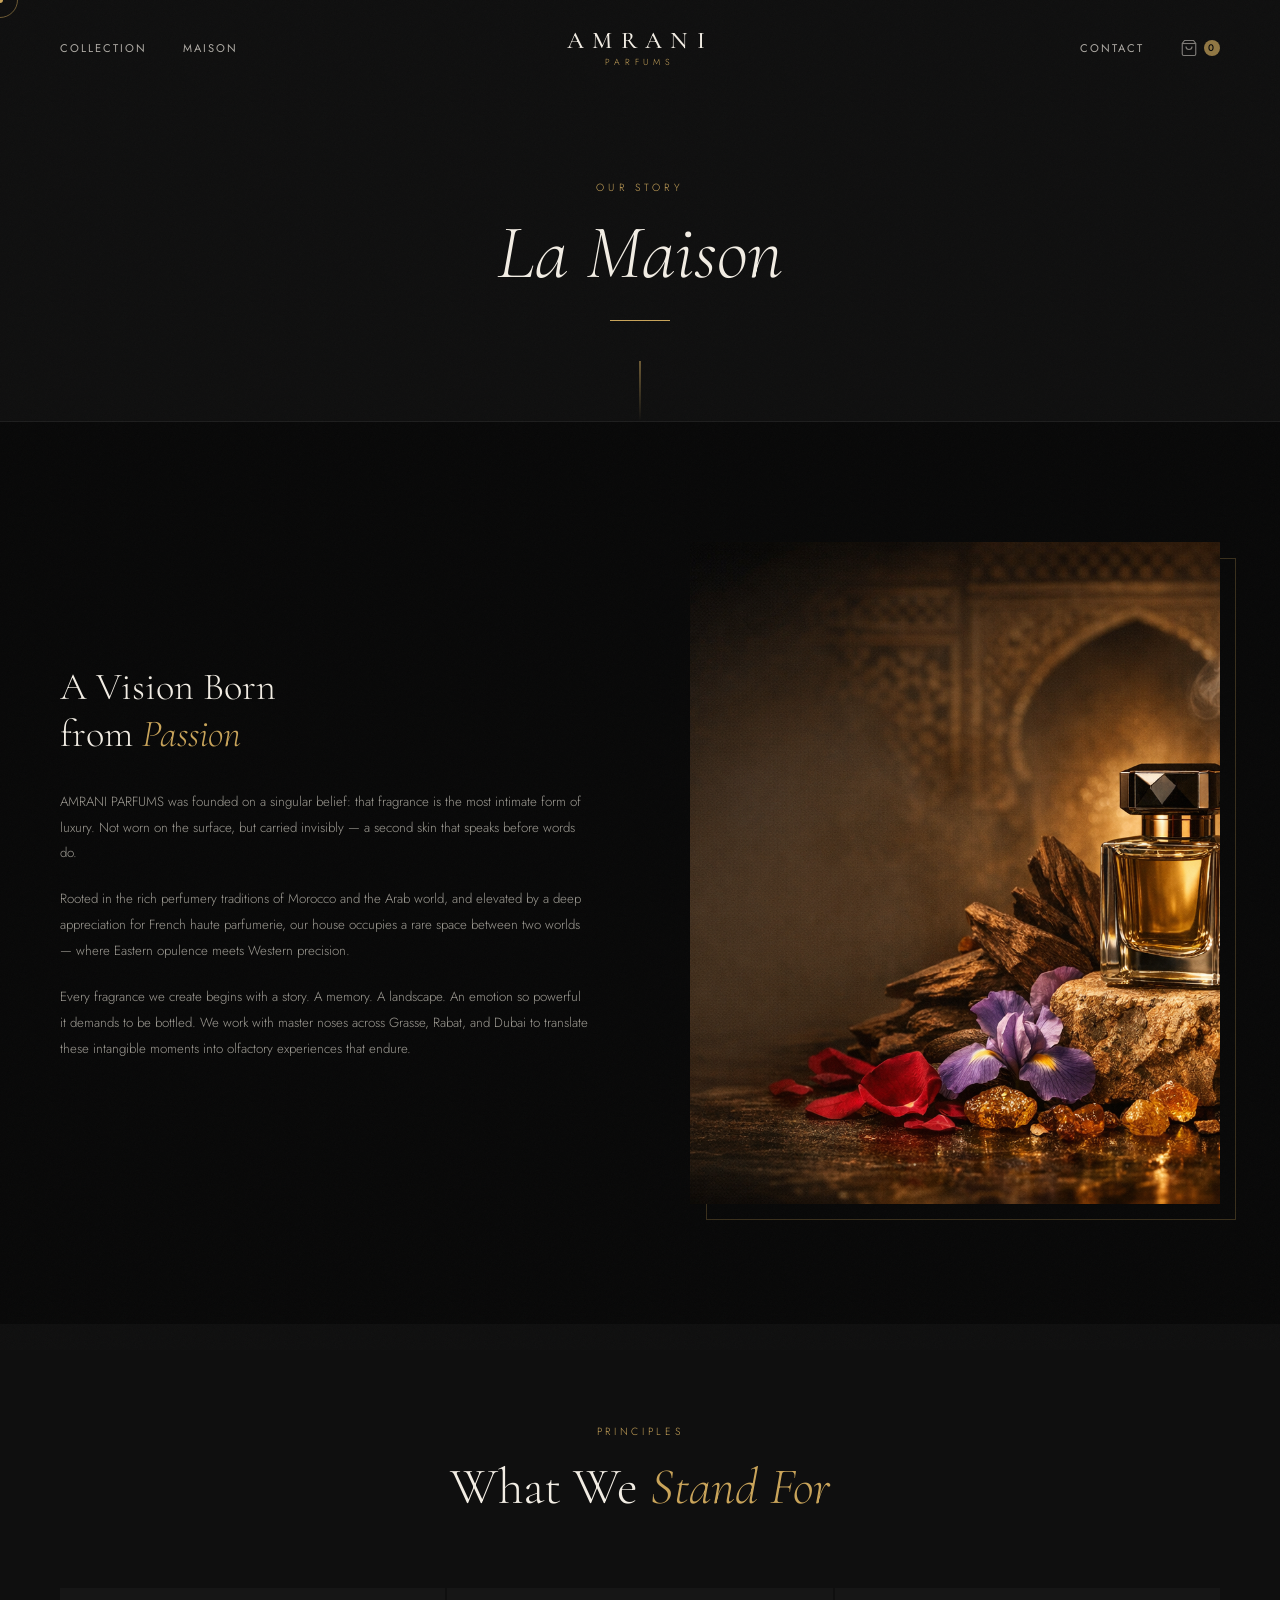
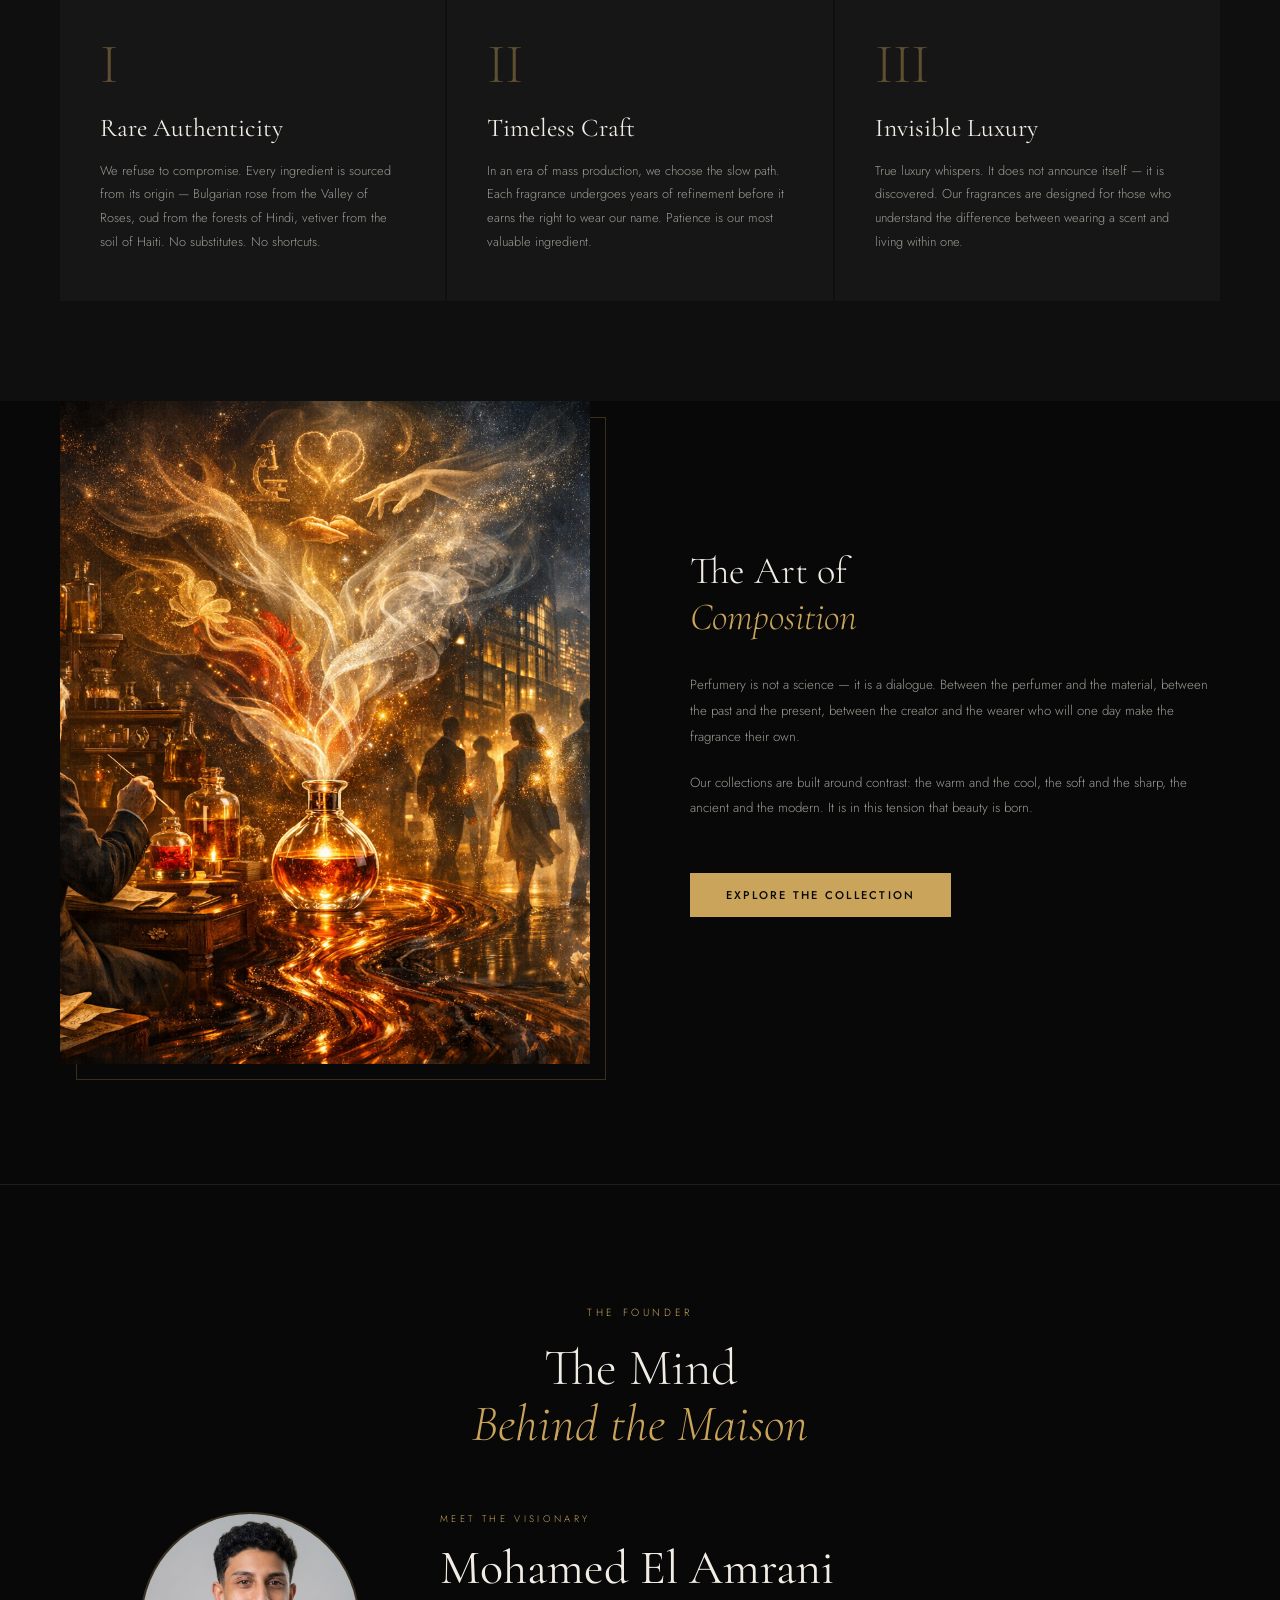
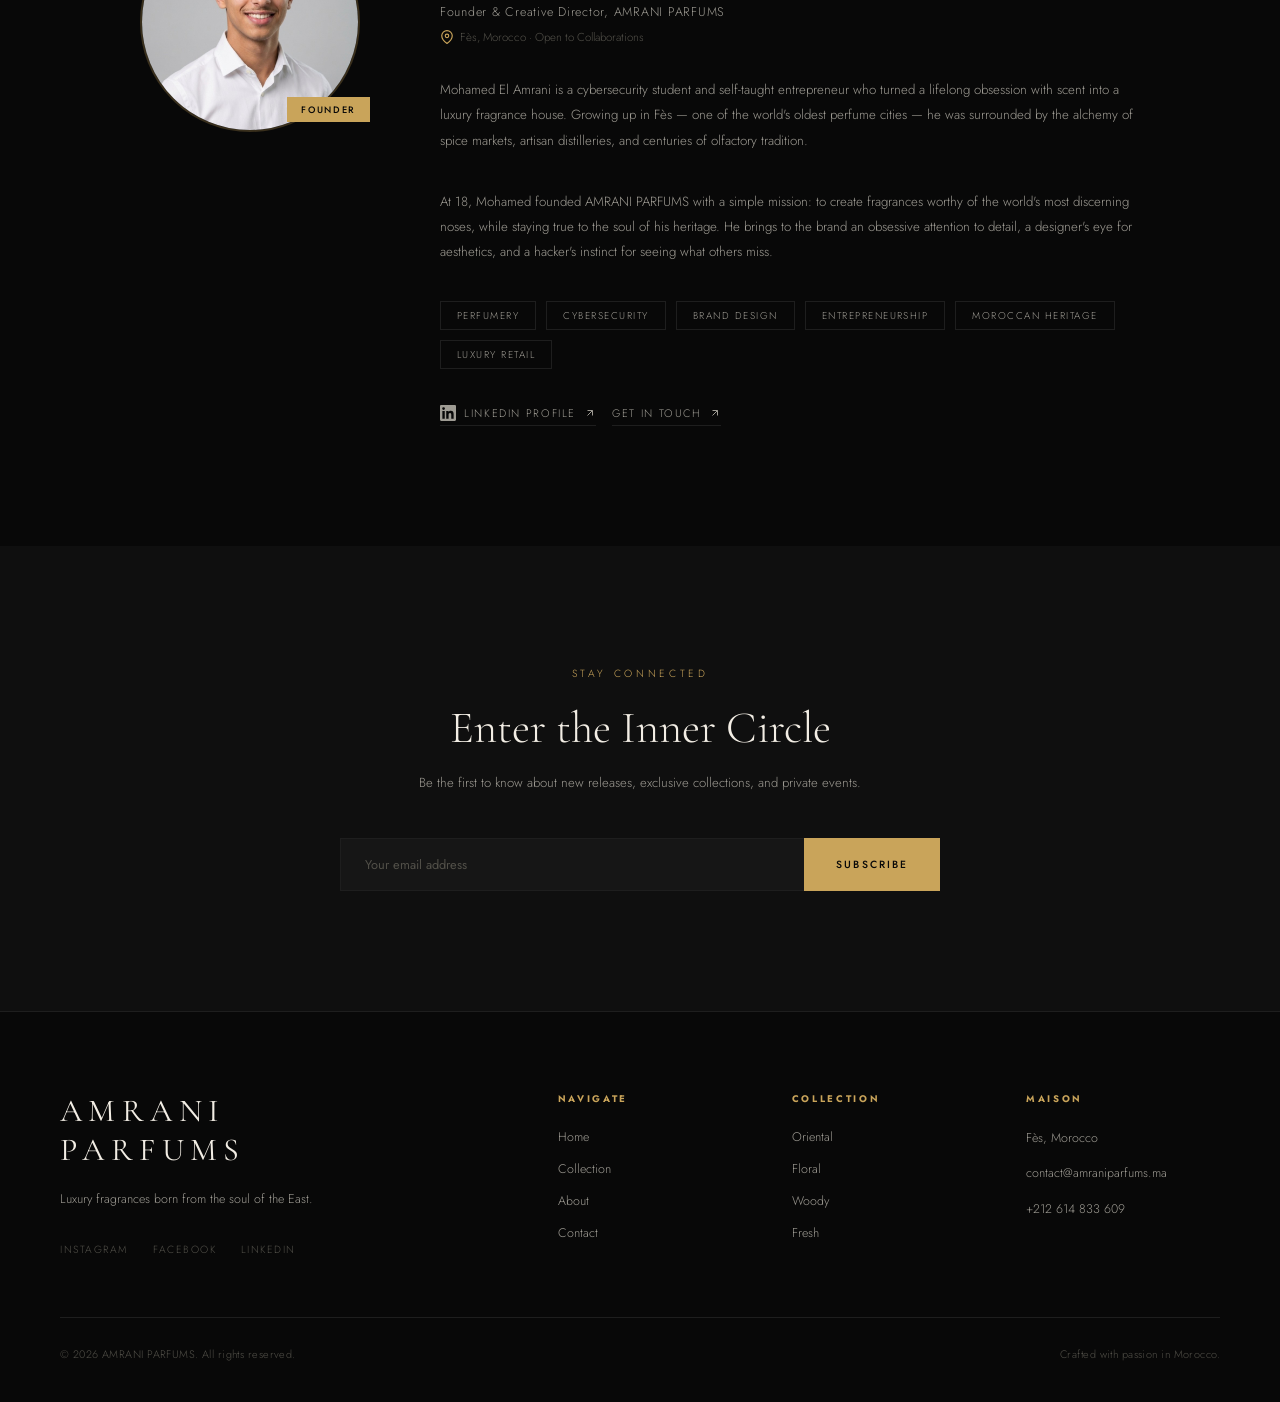
==== about.html @ 783de4f0 "Premier déploiement" ====
<!DOCTYPE html>
<html lang="en">
<head>
<meta charset="UTF-8">
<link rel="icon" type="image/png" sizes="32x32" href="images/favicon-32.png">
<link rel="icon" type="image/png" sizes="64x64" href="images/favicon.png">
<link rel="apple-touch-icon" href="images/favicon-180.png">
<meta name="viewport" content="width=device-width, initial-scale=1.0">
<title>Maison — AMRANI PARFUMS</title>
<link rel="preconnect" href="https://fonts.googleapis.com">
<link rel="preconnect" href="https://fonts.gstatic.com" crossorigin>
<link href="https://fonts.googleapis.com/css2?family=Cormorant+Garamond:ital,wght@0,300;0,400;0,500;0,600;1,300;1,400;1,600&family=Jost:wght@200;300;400;500;600&display=swap" rel="stylesheet">
<link rel="stylesheet" href="style.css">
</head>
<body>
<div class="grain-overlay"></div>
<div class="cursor-dot" id="cursorDot"></div>
<div class="cursor-ring" id="cursorRing"></div>

<nav class="nav scrolled" id="navbar">
  <div class="nav-left">
    <a href="collection.html" class="nav-link">Collection</a>
    <a href="about.html" class="nav-link">Maison</a>
  </div>
  <div class="nav-logo">
    <a href="index.html">
      <span class="logo-text">AMRANI</span>
      <span class="logo-sub">PARFUMS</span>
    </a>
  </div>
  <div class="nav-right">
    <a href="contact.html" class="nav-link">Contact</a>
    <a href="#" class="nav-link nav-cart">
      <svg width="18" height="18" viewBox="0 0 24 24" fill="none" stroke="currentColor" stroke-width="1.5"><path d="M6 2L3 6v14a2 2 0 002 2h14a2 2 0 002-2V6l-3-4z"/><line x1="3" y1="6" x2="21" y2="6"/><path d="M16 10a4 4 0 01-8 0"/></svg>
      <span class="cart-count">0</span>
    </a>
  </div>
  <button class="nav-hamburger" id="menuToggle"><span></span><span></span><span></span></button>
</nav>

<div class="mobile-menu" id="mobileMenu">
  <div class="mobile-menu-inner">
    <a href="index.html" class="mobile-nav-link">Home</a>
    <a href="collection.html" class="mobile-nav-link">Collection</a>
    <a href="about.html" class="mobile-nav-link">Maison</a>
    <a href="contact.html" class="mobile-nav-link">Contact</a>
  </div>
</div>

<div class="page-hero">
  <span class="page-eyebrow">Our Story</span>
  <h1 class="page-title">La Maison</h1>
  <div class="page-rule"></div>
</div>

<section class="about-story">
  <div class="about-story-inner">
    <div class="about-story-text reveal">
      <h2>A Vision Born<br>from <em>Passion</em></h2>
      <p>AMRANI PARFUMS was founded on a singular belief: that fragrance is the most intimate form of luxury. Not worn on the surface, but carried invisibly — a second skin that speaks before words do.</p>
      <p>Rooted in the rich perfumery traditions of Morocco and the Arab world, and elevated by a deep appreciation for French haute parfumerie, our house occupies a rare space between two worlds — where Eastern opulence meets Western precision.</p>
      <p>Every fragrance we create begins with a story. A memory. A landscape. An emotion so powerful it demands to be bottled. We work with master noses across Grasse, Rabat, and Dubai to translate these intangible moments into olfactory experiences that endure.</p>
    </div>
    <div class="about-story-img reveal" data-delay="150">
      <img src="images/7.png" alt="AMRANI PARFUMS Story">
    </div>
  </div>
</section>

<section class="values-section">
  <div class="section-header reveal">
    <span class="section-number">Principles</span>
    <h2 class="section-title">What We <em>Stand For</em></h2>
  </div>
  <div class="values-grid">
    <div class="value-card reveal" data-delay="0">
      <div class="value-number">I</div>
      <h3 class="value-title">Rare Authenticity</h3>
      <p class="value-text">We refuse to compromise. Every ingredient is sourced from its origin — Bulgarian rose from the Valley of Roses, oud from the forests of Hindi, vetiver from the soil of Haiti. No substitutes. No shortcuts.</p>
    </div>
    <div class="value-card reveal" data-delay="120">
      <div class="value-number">II</div>
      <h3 class="value-title">Timeless Craft</h3>
      <p class="value-text">In an era of mass production, we choose the slow path. Each fragrance undergoes years of refinement before it earns the right to wear our name. Patience is our most valuable ingredient.</p>
    </div>
    <div class="value-card reveal" data-delay="240">
      <div class="value-number">III</div>
      <h3 class="value-title">Invisible Luxury</h3>
      <p class="value-text">True luxury whispers. It does not announce itself — it is discovered. Our fragrances are designed for those who understand the difference between wearing a scent and living within one.</p>
    </div>
  </div>
</section>

<section class="about-story" style="padding-top:0;">
  <div class="about-story-inner">
    <div class="about-story-img reveal">
      <img src="images/8.png" alt="Perfume Craft">
    </div>
    <div class="about-story-text reveal" data-delay="150">
      <h2>The Art of<br><em>Composition</em></h2>
      <p>Perfumery is not a science — it is a dialogue. Between the perfumer and the material, between the past and the present, between the creator and the wearer who will one day make the fragrance their own.</p>
      <p>Our collections are built around contrast: the warm and the cool, the soft and the sharp, the ancient and the modern. It is in this tension that beauty is born.</p>
      <a href="collection.html" class="btn-primary" style="margin-top:32px;display:inline-flex;"><span>Explore the Collection</span></a>
    </div>
  </div>
</section>

<section class="founder-section">
  <div class="section-header reveal" style="margin-bottom:60px;">
    <span class="section-number">The Founder</span>
    <h2 class="section-title">The Mind<br><em>Behind the Maison</em></h2>
  </div>
  <div class="founder-inner reveal">
    <div class="founder-photo-wrap">
      <img src="images\1769773823010.jpeg" alt="Mohamed El Amrani" class="founder-photo">
      <span class="founder-status">Founder</span>
    </div>
    <div class="founder-content">
      <span class="founder-label">Meet the Visionary</span>
      <h2 class="founder-name">Mohamed El Amrani</h2>
      <p class="founder-title">Founder & Creative Director, AMRANI PARFUMS</p>
      <p class="founder-location">
        <svg width="14" height="14" viewBox="0 0 24 24" fill="none" stroke="currentColor" stroke-width="2"><path d="M21 10c0 7-9 13-9 13s-9-6-9-13a9 9 0 0118 0z"/><circle cx="12" cy="10" r="3"/></svg>
        Fès, Morocco · Open to Collaborations
      </p>
      <p class="founder-bio">Mohamed El Amrani is a cybersecurity student and self-taught entrepreneur who turned a lifelong obsession with scent into a luxury fragrance house. Growing up in Fès — one of the world's oldest perfume cities — he was surrounded by the alchemy of spice markets, artisan distilleries, and centuries of olfactory tradition.</p>
      <p class="founder-bio" style="margin-top:12px;">At 18, Mohamed founded AMRANI PARFUMS with a simple mission: to create fragrances worthy of the world's most discerning noses, while staying true to the soul of his heritage. He brings to the brand an obsessive attention to detail, a designer's eye for aesthetics, and a hacker's instinct for seeing what others miss.</p>
      <div class="founder-tags">
        <span class="founder-tag">Perfumery</span>
        <span class="founder-tag">Cybersecurity</span>
        <span class="founder-tag">Brand Design</span>
        <span class="founder-tag">Entrepreneurship</span>
        <span class="founder-tag">Moroccan Heritage</span>
        <span class="founder-tag">Luxury Retail</span>
      </div>
      <div class="founder-links">
        <a href="https://www.linkedin.com/in/mohamedelamrani-a6939738b/?lipi=urn%3Ali%3Apage%3Ad_flagship3_profile_view_base_contact_details%3B6tkxNfv%2BTYGa5NCn60jMTw%3D%3D" class="founder-link">
          <svg width="16" height="16" viewBox="0 0 24 24" fill="currentColor"><path d="M20.447 20.452h-3.554v-5.569c0-1.328-.027-3.037-1.852-3.037-1.853 0-2.136 1.445-2.136 2.939v5.667H9.351V9h3.414v1.561h.046c.477-.9 1.637-1.85 3.37-1.85 3.601 0 4.267 2.37 4.267 5.455v6.286zM5.337 7.433a2.062 2.062 0 01-2.063-2.065 2.064 2.064 0 112.063 2.065zm1.782 13.019H3.555V9h3.564v11.452zM22.225 0H1.771C.792 0 0 .774 0 1.729v20.542C0 23.227.792 24 1.771 24h20.451C23.2 24 24 23.227 24 22.271V1.729C24 .774 23.2 0 22.222 0h.003z"/></svg>
          LinkedIn Profile
          <svg width="12" height="12" viewBox="0 0 24 24" fill="none" stroke="currentColor" stroke-width="2"><path d="M7 17L17 7M17 7H7M17 7v10"/></svg>
        </a>
        <a href="contact.html" class="founder-link">
          Get in Touch
          <svg width="12" height="12" viewBox="0 0 24 24" fill="none" stroke="currentColor" stroke-width="2"><path d="M7 17L17 7M17 7H7M17 7v10"/></svg>
        </a>
      </div>
    </div>
  </div>
</section>

<section class="section newsletter-section">
  <div class="newsletter-inner reveal">
    <span class="section-number">Stay Connected</span>
    <h2 class="newsletter-title">Enter the Inner Circle</h2>
    <p class="newsletter-desc">Be the first to know about new releases, exclusive collections, and private events.</p>
    <form class="newsletter-form" onsubmit="handleNewsletter(event)">
      <input type="email" placeholder="Your email address" class="newsletter-input" required>
      <button type="submit" class="newsletter-btn">Subscribe</button>
    </form>
  </div>
</section>

<footer class="footer">
  <div class="footer-inner">
    <div class="footer-brand">
      <div class="footer-logo">AMRANI<br>PARFUMS</div>
      <p class="footer-tagline">Luxury fragrances born from the soul of the East.</p>
      <div class="footer-social">
        <a href="#" class="social-link">Instagram</a>
        <a href="#" class="social-link">Facebook</a>
        <a href="https://www.linkedin.com/in/mohamedelamrani-a6939738b/?lipi=urn%3Ali%3Apage%3Ad_flagship3_profile_view_base_contact_details%3B6tkxNfv%2BTYGa5NCn60jMTw%3D%3D" class="social-link">LinkedIn</a>
      </div>
    </div>
    <div class="footer-nav">
      <div class="footer-col">
        <h4 class="footer-col-title">Navigate</h4>
        <a href="index.html" class="footer-link">Home</a>
        <a href="collection.html" class="footer-link">Collection</a>
        <a href="about.html" class="footer-link">About</a>
        <a href="contact.html" class="footer-link">Contact</a>
      </div>
      <div class="footer-col">
        <h4 class="footer-col-title">Collection</h4>
        <a href="collection.html" class="footer-link">Oriental</a>
        <a href="collection.html" class="footer-link">Floral</a>
        <a href="collection.html" class="footer-link">Woody</a>
        <a href="collection.html" class="footer-link">Fresh</a>
      </div>
      <div class="footer-col">
        <h4 class="footer-col-title">Maison</h4>
        <p class="footer-info">Fès, Morocco</p>
        <p class="footer-info">contact@amraniparfums.ma</p>
        <p class="footer-info">+212 614 833 609</p>
      </div>
    </div>
  </div>
  <div class="footer-bottom">
    <p>© 2026 AMRANI PARFUMS. All rights reserved.</p>
    <p>Crafted with passion in Morocco.</p>
  </div>
</footer>

<script src="script.js"></script>
</body>
</html>
---- style.css ----
@import url('https://fonts.googleapis.com/css2?family=Cormorant+Garamond:ital,wght@0,300;0,400;0,500;0,600;1,300;1,400;1,600&family=Jost:wght@200;300;400;500;600&display=swap');

*,*::before,*::after{box-sizing:border-box;margin:0;padding:0}
html{scroll-behavior:smooth;font-size:16px}
body{background:#080808;color:#F2EDE4;font-family:'Jost',sans-serif;font-weight:300;overflow-x:hidden;cursor:none}

:root{
  --ink:#080808;
  --ink-2:#0f0f0f;
  --ink-3:#161616;
  --ink-4:#1e1e1e;
  --gold:#C9A45A;
  --gold-pale:#E8D5A3;
  --gold-dim:rgba(201,164,90,0.12);
  --gold-border:rgba(201,164,90,0.25);
  --ivory:#F2EDE4;
  --grey:#9E9B93;
  --muted:#525049;
  --font-serif:'Cormorant Garamond',Georgia,serif;
  --font-sans:'Jost',sans-serif;
  --ease-out:cubic-bezier(0.16,1,0.3,1);
  --ease-in-out:cubic-bezier(0.65,0,0.35,1);
}

::-webkit-scrollbar{width:3px}
::-webkit-scrollbar-track{background:var(--ink)}
::-webkit-scrollbar-thumb{background:var(--gold)}

::selection{background:var(--gold);color:var(--ink)}

a{text-decoration:none;color:inherit}
img{display:block;width:100%;height:100%;object-fit:cover}
button{cursor:none;border:none;background:none;font-family:inherit}
input,textarea{font-family:inherit}

.grain-overlay{
  position:fixed;top:-50%;left:-50%;right:-50%;bottom:-50%;
  width:200%;height:200%;
  background-image:url("data:image/svg+xml,%3Csvg viewBox='0 0 512 512' xmlns='http://www.w3.org/2000/svg'%3E%3Cfilter id='n'%3E%3CfeTurbulence type='fractalNoise' baseFrequency='0.75' numOctaves='4' stitchTiles='stitch'/%3E%3C/filter%3E%3Crect width='100%25' height='100%25' filter='url(%23n)' opacity='1'/%3E%3C/svg%3E");
  background-size:200px 200px;
  opacity:0.025;pointer-events:none;z-index:9999;
  animation:grain 8s steps(10) infinite;
}
@keyframes grain{
  0%{transform:translate(0,0)}10%{transform:translate(-3%,-4%)}20%{transform:translate(-5%,2%)}30%{transform:translate(3%,-1%)}40%{transform:translate(-2%,5%)}50%{transform:translate(-4%,3%)}60%{transform:translate(5%,0)}70%{transform:translate(-1%,6%)}80%{transform:translate(-3%,2%)}90%{transform:translate(4%,-3%)}100%{transform:translate(0,0)}
}

.cursor-dot,.cursor-ring{position:fixed;top:0;left:0;pointer-events:none;z-index:10000;border-radius:50%;transform:translate(-50%,-50%);transition:opacity 0.3s}
.cursor-dot{width:6px;height:6px;background:var(--gold)}
.cursor-ring{width:36px;height:36px;border:1px solid rgba(201,164,90,0.5);transition:width 0.3s var(--ease-out),height 0.3s var(--ease-out),border-color 0.3s}
.cursor-ring.hovering{width:56px;height:56px;border-color:var(--gold)}

/* NAV */
.nav{
  position:fixed;top:0;left:0;right:0;z-index:1000;
  display:flex;align-items:center;justify-content:space-between;
  padding:28px 60px;
  transition:background 0.5s var(--ease-out),padding 0.4s var(--ease-out);
}
.nav.scrolled{background:rgba(8,8,8,0.97);padding:18px 60px;border-bottom:1px solid var(--gold-border)}
.nav-left,.nav-right{display:flex;align-items:center;gap:36px;flex:1}
.nav-right{justify-content:flex-end}
.nav-link{font-size:0.7rem;font-weight:400;letter-spacing:0.18em;text-transform:uppercase;color:var(--ivory);opacity:0.7;transition:opacity 0.3s,color 0.3s;position:relative}
.nav-link::after{content:'';position:absolute;bottom:-4px;left:0;width:0;height:1px;background:var(--gold);transition:width 0.4s var(--ease-out)}
.nav-link:hover{opacity:1;color:var(--gold-pale)}
.nav-link:hover::after{width:100%}
.nav-logo a{display:flex;flex-direction:column;align-items:center;text-align:center}
.logo-text{font-family:var(--font-serif);font-size:1.5rem;font-weight:500;letter-spacing:0.35em;color:var(--ivory);line-height:1.1}
.logo-sub{font-size:0.55rem;font-weight:300;letter-spacing:0.55em;color:var(--gold);margin-top:2px}
.nav-cart{display:flex;align-items:center;gap:6px;position:relative}
.nav-cart svg{opacity:0.7;transition:opacity 0.3s}
.nav-cart:hover svg{opacity:1}
.cart-count{font-size:0.6rem;background:var(--gold);color:var(--ink);width:16px;height:16px;border-radius:50%;display:flex;align-items:center;justify-content:center;font-weight:500;transition:transform 0.3s}
.cart-count.bounce{animation:cartBounce 0.5s var(--ease-out)}
@keyframes cartBounce{0%{transform:scale(1)}50%{transform:scale(1.5)}100%{transform:scale(1)}}
.nav-hamburger{display:none;flex-direction:column;gap:5px;padding:4px;z-index:1001}
.nav-hamburger span{display:block;width:22px;height:1px;background:var(--ivory);transition:transform 0.4s var(--ease-out),opacity 0.3s,width 0.3s}
.nav-hamburger.active span:nth-child(1){transform:translateY(6px) rotate(45deg)}
.nav-hamburger.active span:nth-child(2){opacity:0;width:0}
.nav-hamburger.active span:nth-child(3){transform:translateY(-6px) rotate(-45deg)}

.mobile-menu{
  position:fixed;top:0;left:0;right:0;bottom:0;
  background:var(--ink);z-index:900;
  display:flex;align-items:center;justify-content:center;
  opacity:0;pointer-events:none;
  transition:opacity 0.5s var(--ease-out);
}
.mobile-menu.open{opacity:1;pointer-events:all}
.mobile-menu-inner{display:flex;flex-direction:column;align-items:center;gap:40px}
.mobile-nav-link{font-family:var(--font-serif);font-size:3.5rem;font-weight:300;color:var(--ivory);opacity:0;transform:translateY(30px);transition:color 0.3s,opacity 0.5s var(--ease-out),transform 0.5s var(--ease-out)}
.mobile-menu.open .mobile-nav-link{opacity:1;transform:translateY(0)}
.mobile-menu.open .mobile-nav-link:nth-child(1){transition-delay:0.1s}
.mobile-menu.open .mobile-nav-link:nth-child(2){transition-delay:0.2s}
.mobile-menu.open .mobile-nav-link:nth-child(3){transition-delay:0.3s}
.mobile-menu.open .mobile-nav-link:nth-child(4){transition-delay:0.4s}
.mobile-nav-link:hover{color:var(--gold)}

/* HERO */
.hero{
  position:relative;height:100vh;min-height:700px;
  display:flex;align-items:center;justify-content:center;overflow:hidden;
}
.hero-bg{position:absolute;inset:0;z-index:0}
.hero-img{width:100%;height:100%;object-fit:cover;transform:scale(1.05);transition:transform 8s var(--ease-out)}
.hero-img.loaded{transform:scale(1)}
.hero-overlay{position:absolute;inset:0;background:linear-gradient(135deg,rgba(8,8,8,0.85) 0%,rgba(8,8,8,0.5) 50%,rgba(8,8,8,0.7) 100%);z-index:1}
.hero-content{position:relative;z-index:2;text-align:center;max-width:900px;padding:0 40px}
.hero-eyebrow{font-size:0.7rem;font-weight:300;letter-spacing:0.4em;text-transform:uppercase;color:var(--gold);margin-bottom:28px;opacity:0;animation:fadeUp 1s var(--ease-out) 0.3s forwards}
.hero-title{font-family:var(--font-serif);font-size:clamp(3.5rem,8vw,7rem);font-weight:300;line-height:1.05;color:var(--ivory);margin-bottom:28px}
.hero-title span,.hero-title em{display:block;opacity:0;animation:fadeUp 1s var(--ease-out) forwards}
.hero-title span:nth-child(1){animation-delay:0.5s}
.hero-title em{font-style:italic;color:var(--gold);animation-delay:0.7s}
.hero-title span:nth-child(3){animation-delay:0.9s}
.hero-subtitle{font-size:0.85rem;font-weight:300;letter-spacing:0.12em;color:var(--grey);margin-bottom:44px;opacity:0;animation:fadeUp 1s var(--ease-out) 1.1s forwards}
.hero-actions{display:flex;align-items:center;justify-content:center;gap:24px;opacity:0;animation:fadeUp 1s var(--ease-out) 1.3s forwards}
.hero-scroll-indicator{position:absolute;bottom:40px;left:50%;transform:translateX(-50%);z-index:2;display:flex;flex-direction:column;align-items:center;gap:8px;opacity:0;animation:fadeUp 1s var(--ease-out) 1.6s forwards}
.scroll-line{width:1px;height:50px;background:linear-gradient(to bottom,var(--gold),transparent);animation:scrollPulse 2s ease-in-out infinite}
.hero-scroll-indicator span{font-size:0.6rem;letter-spacing:0.25em;text-transform:uppercase;color:var(--gold)}
@keyframes scrollPulse{0%,100%{opacity:0.4;transform:scaleY(1)}50%{opacity:1;transform:scaleY(1.1)}}

/* BUTTONS */
.btn-primary{
  display:inline-flex;align-items:center;gap:10px;
  padding:14px 36px;
  background:var(--gold);color:var(--ink);
  font-size:0.7rem;font-weight:500;letter-spacing:0.2em;text-transform:uppercase;
  transition:background 0.3s,transform 0.3s var(--ease-out),box-shadow 0.3s;
  position:relative;overflow:hidden;
}
.btn-primary::before{content:'';position:absolute;inset:0;background:var(--gold-pale);transform:translateX(-100%);transition:transform 0.4s var(--ease-out)}
.btn-primary:hover::before{transform:translateX(0)}
.btn-primary:hover{transform:translateY(-2px);box-shadow:0 12px 40px rgba(201,164,90,0.25)}
.btn-primary span{position:relative;z-index:1}
.btn-primary{position:relative;z-index:1}
.btn-ghost{
  display:inline-flex;align-items:center;gap:10px;
  padding:13px 36px;
  border:1px solid var(--gold-border);color:var(--ivory);
  font-size:0.7rem;font-weight:400;letter-spacing:0.2em;text-transform:uppercase;
  transition:border-color 0.3s,background 0.3s,transform 0.3s var(--ease-out);
}
.btn-ghost:hover{border-color:var(--gold);background:var(--gold-dim);transform:translateY(-2px)}
.btn-outline{
  display:inline-flex;align-items:center;gap:10px;
  padding:13px 44px;
  border:1px solid var(--gold-border);color:var(--gold);
  font-size:0.7rem;font-weight:400;letter-spacing:0.2em;text-transform:uppercase;
  transition:all 0.3s var(--ease-out);position:relative;overflow:hidden;
}
.btn-outline::before{content:'';position:absolute;inset:0;background:var(--gold);transform:scaleX(0);transform-origin:left;transition:transform 0.4s var(--ease-out)}
.btn-outline:hover{color:var(--ink)}
.btn-outline:hover::before{transform:scaleX(1)}
.btn-outline span{position:relative;z-index:1}

/* MARQUEE */
.marquee-strip{
  overflow:hidden;background:var(--gold);padding:13px 0;
  border-top:1px solid rgba(8,8,8,0.2);
}
.marquee-track{
  display:flex;gap:48px;align-items:center;white-space:nowrap;
  animation:marquee 25s linear infinite;
}
.marquee-track span{font-size:0.65rem;font-weight:400;letter-spacing:0.25em;text-transform:uppercase;color:var(--ink)}
.marquee-sep{font-size:0.5rem;color:var(--ink);opacity:0.5}
@keyframes marquee{0%{transform:translateX(0)}100%{transform:translateX(-50%)}}

/* SECTIONS */
.section{padding:120px 60px}
.section-header{text-align:center;margin-bottom:72px}
.section-number{font-size:0.65rem;font-weight:300;letter-spacing:0.35em;text-transform:uppercase;color:var(--gold);display:block;margin-bottom:20px}
.section-title{font-family:var(--font-serif);font-size:clamp(2.5rem,4vw,4rem);font-weight:300;color:var(--ivory);line-height:1.1;margin-bottom:20px}
.section-title em{font-style:italic;color:var(--gold)}
.section-desc{font-size:0.85rem;font-weight:300;color:var(--grey);max-width:480px;margin:0 auto;line-height:1.8;letter-spacing:0.04em}
.section-cta{text-align:center;margin-top:60px}

/* REVEAL ANIMATION */
.reveal{opacity:0;transform:translateY(40px);transition:opacity 0.9s var(--ease-out),transform 0.9s var(--ease-out)}
.reveal.visible{opacity:1;transform:translateY(0)}

/* PRODUCT CARDS */
.featured-section{background:var(--ink-2)}
.products-grid{display:grid;grid-template-columns:repeat(3,1fr);gap:2px;max-width:1400px;margin:0 auto}
.product-card{background:var(--ink-3);overflow:hidden;transition:transform 0.4s var(--ease-out)}
.product-card:hover{transform:translateY(-8px)}
.product-img-wrap{position:relative;aspect-ratio:3/4;overflow:hidden}
.product-img{width:100%;height:100%;object-fit:cover;transition:transform 0.7s var(--ease-out)}
.product-card:hover .product-img{transform:scale(1.07)}
.product-overlay{
  position:absolute;inset:0;
  background:linear-gradient(to top,rgba(8,8,8,0.9) 0%,rgba(8,8,8,0) 60%);
  display:flex;align-items:flex-end;justify-content:center;padding-bottom:28px;
  opacity:0;transition:opacity 0.4s;
}
.product-card:hover .product-overlay{opacity:1}
.product-view-btn{
  font-size:0.65rem;letter-spacing:0.2em;text-transform:uppercase;
  color:var(--gold);border:1px solid var(--gold-border);padding:10px 24px;
  transition:background 0.3s,color 0.3s;
}
.product-view-btn:hover{background:var(--gold);color:var(--ink)}
.product-info{padding:28px 24px 32px}
.product-category{font-size:0.6rem;letter-spacing:0.3em;text-transform:uppercase;color:var(--gold);display:block;margin-bottom:10px}
.product-name{font-family:var(--font-serif);font-size:1.5rem;font-weight:400;color:var(--ivory);margin-bottom:8px;line-height:1.2}
.product-notes{font-size:0.72rem;color:var(--grey);letter-spacing:0.06em;margin-bottom:20px}
.product-footer{display:flex;align-items:center;justify-content:space-between;border-top:1px solid var(--ink-4);padding-top:20px}
.product-price{font-family:var(--font-serif);font-size:1.4rem;font-weight:400;color:var(--gold)}
.add-to-cart{
  font-size:0.6rem;letter-spacing:0.18em;text-transform:uppercase;
  color:var(--ivory);border:1px solid var(--muted);padding:9px 18px;
  transition:border-color 0.3s,background 0.3s,color 0.3s;
}
.add-to-cart:hover{border-color:var(--gold);background:var(--gold-dim);color:var(--gold)}
.add-to-cart.added{border-color:var(--gold);background:var(--gold);color:var(--ink)}

/* STORY SECTION */
.story-section{background:var(--ink);padding:120px 60px}
.story-inner{display:grid;grid-template-columns:1fr 1fr;gap:100px;max-width:1300px;margin:0 auto;align-items:center}
.story-image{position:relative}
.story-image img{width:100%;aspect-ratio:4/5;object-fit:cover}
.story-img-accent{
  position:absolute;bottom:-20px;right:-20px;
  width:60%;height:60%;
  border:1px solid var(--gold-border);pointer-events:none;z-index:-1;
}
.story-content .section-number{margin-bottom:16px}
.story-title{font-family:var(--font-serif);font-size:clamp(2.5rem,3.5vw,3.8rem);font-weight:300;line-height:1.1;color:var(--ivory);margin-bottom:32px}
.story-title em{font-style:italic;color:var(--gold);display:block}
.story-text{font-size:0.83rem;line-height:1.9;color:var(--grey);margin-bottom:20px;letter-spacing:0.03em}
.story-stats{display:grid;grid-template-columns:repeat(3,1fr);gap:24px;margin:40px 0}
.stat{text-align:center;padding:24px 16px;border:1px solid var(--ink-4)}
.stat-number{font-family:var(--font-serif);font-size:2.5rem;font-weight:300;color:var(--gold);display:block;margin-bottom:6px}
.stat-label{font-size:0.65rem;letter-spacing:0.2em;text-transform:uppercase;color:var(--grey)}

/* ARRIVALS SECTION */
.arrivals-section{background:var(--ink-2);padding:0}
.arrivals-inner{display:grid;grid-template-columns:1fr 1fr;min-height:600px}
.arrivals-content{
  display:flex;flex-direction:column;justify-content:center;
  padding:80px 80px 80px 80px;
  background:var(--ink-3);
}
.arrivals-label{font-size:0.6rem;letter-spacing:0.35em;text-transform:uppercase;color:var(--gold);display:block;margin-bottom:20px}
.arrivals-title{font-family:var(--font-serif);font-size:clamp(3rem,5vw,5rem);font-weight:300;color:var(--ivory);line-height:1.05;margin-bottom:24px;font-style:italic}
.arrivals-subtitle{font-size:0.83rem;color:var(--grey);line-height:1.85;margin-bottom:44px;max-width:440px}
.arrivals-image{overflow:hidden}
.arrivals-image img{width:100%;height:100%;object-fit:cover;transition:transform 0.8s var(--ease-out)}
.arrivals-inner:hover .arrivals-image img{transform:scale(1.04)}

/* PHILOSOPHY */
.philosophy-section{background:var(--ink);padding:140px 60px;text-align:center}
.philosophy-inner{max-width:900px;margin:0 auto}
.philosophy-quote{
  font-family:var(--font-serif);font-size:clamp(1.6rem,3vw,2.8rem);
  font-weight:300;font-style:italic;color:var(--ivory);line-height:1.5;
  margin-bottom:32px;
  position:relative;
}
.philosophy-quote::before{
  content:'\201C';
  font-family:var(--font-serif);font-size:8rem;color:var(--gold);opacity:0.15;
  position:absolute;top:-40px;left:-20px;line-height:1;
}
.philosophy-author{font-size:0.7rem;letter-spacing:0.25em;text-transform:uppercase;color:var(--gold)}

/* NEWSLETTER */
.newsletter-section{background:var(--ink-2);padding:120px 60px;text-align:center}
.newsletter-inner{max-width:600px;margin:0 auto}
.newsletter-title{font-family:var(--font-serif);font-size:clamp(2rem,3.5vw,3.5rem);font-weight:300;color:var(--ivory);margin-bottom:16px}
.newsletter-desc{font-size:0.82rem;color:var(--grey);line-height:1.8;margin-bottom:44px}
.newsletter-form{display:flex;gap:0}
.newsletter-input{
  flex:1;padding:16px 24px;
  background:var(--ink-3);border:1px solid var(--ink-4);border-right:none;
  color:var(--ivory);font-size:0.8rem;outline:none;
  transition:border-color 0.3s;
}
.newsletter-input::placeholder{color:var(--muted)}
.newsletter-input:focus{border-color:var(--gold-border)}
.newsletter-btn{
  padding:16px 32px;background:var(--gold);color:var(--ink);
  font-size:0.65rem;font-weight:500;letter-spacing:0.2em;text-transform:uppercase;
  transition:background 0.3s;white-space:nowrap;
}
.newsletter-btn:hover{background:var(--gold-pale)}

/* FOOTER */
.footer{background:var(--ink);border-top:1px solid var(--ink-4);padding:80px 60px 40px}
.footer-inner{display:grid;grid-template-columns:1.2fr 2fr;gap:100px;margin-bottom:60px}
.footer-logo{font-family:var(--font-serif);font-size:2rem;font-weight:400;letter-spacing:0.2em;color:var(--ivory);line-height:1.2;margin-bottom:20px}
.footer-tagline{font-size:0.78rem;color:var(--grey);line-height:1.7;max-width:280px;margin-bottom:32px}
.footer-social{display:flex;gap:24px}
.social-link{font-size:0.65rem;letter-spacing:0.15em;text-transform:uppercase;color:var(--muted);transition:color 0.3s}
.social-link:hover{color:var(--gold)}
.footer-nav{display:grid;grid-template-columns:repeat(3,1fr);gap:40px}
.footer-col{display:flex;flex-direction:column;gap:14px}
.footer-col-title{font-size:0.6rem;letter-spacing:0.28em;text-transform:uppercase;color:var(--gold);margin-bottom:8px}
.footer-link{font-size:0.78rem;color:var(--grey);transition:color 0.3s,transform 0.3s}
.footer-link:hover{color:var(--ivory);transform:translateX(4px)}
.footer-info{font-size:0.78rem;color:var(--grey);line-height:1.7}
.footer-bottom{
  display:flex;justify-content:space-between;align-items:center;
  padding-top:28px;border-top:1px solid var(--ink-4);
  font-size:0.68rem;color:var(--muted);letter-spacing:0.04em;
}

/* PAGE HERO */
.page-hero{
  position:relative;padding:180px 60px 100px;
  overflow:hidden;background:var(--ink-2);
  text-align:center;border-bottom:1px solid var(--ink-4);
}
.page-hero::before{
  content:'';position:absolute;bottom:0;left:50%;transform:translateX(-50%);
  width:1px;height:60px;background:linear-gradient(to bottom,var(--gold),transparent);
}
.page-eyebrow{font-size:0.65rem;letter-spacing:0.4em;text-transform:uppercase;color:var(--gold);display:block;margin-bottom:20px}
.page-title{font-family:var(--font-serif);font-size:clamp(3.5rem,6vw,6rem);font-weight:300;color:var(--ivory);line-height:1;font-style:italic}
.page-rule{width:60px;height:1px;background:var(--gold);margin:28px auto 0}

/* COLLECTION PAGE */
.collection-section{background:var(--ink-2);padding:80px 60px 120px}
.filters{display:flex;justify-content:center;gap:8px;margin-bottom:60px;flex-wrap:wrap}
.filter-btn{
  padding:10px 24px;font-size:0.65rem;letter-spacing:0.18em;text-transform:uppercase;
  color:var(--grey);border:1px solid var(--ink-4);
  transition:all 0.3s;
}
.filter-btn.active,.filter-btn:hover{color:var(--gold);border-color:var(--gold-border);background:var(--gold-dim)}
.collection-grid{display:grid;grid-template-columns:repeat(3,1fr);gap:2px;max-width:1400px;margin:0 auto}
.collection-grid .product-card{transition:opacity 0.4s,transform 0.4s var(--ease-out)}
.collection-grid .product-card.hidden{opacity:0;pointer-events:none;transform:scale(0.95)}

/* ABOUT PAGE */
.about-story{background:var(--ink);padding:120px 60px}
.about-story-inner{display:grid;grid-template-columns:1fr 1fr;gap:100px;max-width:1300px;margin:0 auto;align-items:center}
.about-story-text h2{font-family:var(--font-serif);font-size:clamp(2rem,3vw,3.5rem);font-weight:300;color:var(--ivory);margin-bottom:32px;line-height:1.2}
.about-story-text h2 em{color:var(--gold);font-style:italic}
.about-story-text p{font-size:0.83rem;color:var(--grey);line-height:1.95;margin-bottom:20px}
.about-story-img{position:relative}
.about-story-img img{aspect-ratio:4/5;object-fit:cover}
.about-story-img::after{
  content:'';position:absolute;inset:16px -16px -16px 16px;
  border:1px solid var(--gold-border);z-index:-1;
}

.values-section{background:var(--ink-2);padding:100px 60px}
.values-grid{display:grid;grid-template-columns:repeat(3,1fr);gap:2px;max-width:1300px;margin:60px auto 0}
.value-card{background:var(--ink-3);padding:48px 40px;transition:background 0.3s}
.value-card:hover{background:var(--ink-4)}
.value-number{font-family:var(--font-serif);font-size:3.5rem;font-weight:300;color:var(--gold);opacity:0.4;line-height:1;margin-bottom:20px}
.value-title{font-family:var(--font-serif);font-size:1.6rem;font-weight:400;color:var(--ivory);margin-bottom:16px}
.value-text{font-size:0.8rem;color:var(--grey);line-height:1.85}

/* FOUNDER SECTION */
.founder-section{background:var(--ink);padding:120px 60px;border-top:1px solid var(--ink-4)}
.founder-inner{max-width:1000px;margin:0 auto;display:grid;grid-template-columns:auto 1fr;gap:80px;align-items:start}
.founder-photo-wrap{position:relative;flex-shrink:0}
.founder-photo{width:220px;height:220px;border-radius:50%;object-fit:cover;object-position:top;border:2px solid var(--gold-border)}
.founder-status{
  position:absolute;bottom:10px;right:-10px;
  background:var(--gold);padding:6px 14px;
  font-size:0.58rem;letter-spacing:0.18em;text-transform:uppercase;color:var(--ink);font-weight:500;
}
.founder-content{}
.founder-label{font-size:0.6rem;letter-spacing:0.35em;text-transform:uppercase;color:var(--gold);display:block;margin-bottom:16px}
.founder-name{font-family:var(--font-serif);font-size:3rem;font-weight:400;color:var(--ivory);margin-bottom:8px;line-height:1.1}
.founder-title{font-size:0.78rem;color:var(--grey);letter-spacing:0.06em;margin-bottom:8px}
.founder-location{font-size:0.72rem;color:var(--muted);margin-bottom:32px;display:flex;align-items:center;gap:6px}
.founder-location svg{color:var(--gold)}
.founder-bio{font-size:0.83rem;color:var(--grey);line-height:1.9;margin-bottom:36px}
.founder-tags{display:flex;flex-wrap:wrap;gap:10px;margin-bottom:36px}
.founder-tag{
  padding:6px 16px;border:1px solid var(--ink-4);
  font-size:0.62rem;letter-spacing:0.15em;text-transform:uppercase;color:var(--grey);
  transition:border-color 0.3s,color 0.3s;
}
.founder-tag:hover{border-color:var(--gold-border);color:var(--gold)}
.founder-links{display:flex;gap:16px;align-items:center}
.founder-link{
  display:inline-flex;align-items:center;gap:8px;
  font-size:0.68rem;letter-spacing:0.15em;text-transform:uppercase;color:var(--grey);
  border-bottom:1px solid var(--ink-4);padding-bottom:4px;
  transition:color 0.3s,border-color 0.3s;
}
.founder-link:hover{color:var(--gold);border-color:var(--gold-border)}
.founder-link svg{transition:transform 0.3s}
.founder-link:hover svg{transform:translate(2px,-2px)}

/* CONTACT PAGE */
.contact-section{background:var(--ink);padding:100px 60px 140px}
.contact-inner{display:grid;grid-template-columns:1fr 1.4fr;gap:100px;max-width:1200px;margin:0 auto;align-items:start}
.contact-info-title{font-family:var(--font-serif);font-size:2.2rem;font-weight:300;color:var(--ivory);margin-bottom:28px;line-height:1.2}
.contact-info-title em{font-style:italic;color:var(--gold)}
.contact-info-text{font-size:0.82rem;color:var(--grey);line-height:1.85;margin-bottom:44px}
.contact-detail{display:flex;flex-direction:column;gap:24px}
.contact-item{display:flex;flex-direction:column;gap:4px;padding-bottom:24px;border-bottom:1px solid var(--ink-4)}
.contact-item:last-child{border-bottom:none}
.contact-item-label{font-size:0.58rem;letter-spacing:0.3em;text-transform:uppercase;color:var(--gold)}
.contact-item-value{font-size:0.83rem;color:var(--ivory)}
.contact-form{background:var(--ink-3);padding:56px 48px}
.form-row{display:grid;grid-template-columns:1fr 1fr;gap:20px;margin-bottom:20px}
.form-group{display:flex;flex-direction:column;gap:10px}
.form-group.full{grid-column:1/-1}
.form-label{font-size:0.6rem;letter-spacing:0.25em;text-transform:uppercase;color:var(--gold)}
.form-input,.form-textarea{
  background:var(--ink);border:1px solid var(--ink-4);
  padding:14px 18px;color:var(--ivory);font-size:0.82rem;outline:none;
  transition:border-color 0.3s;width:100%;
}
.form-input::placeholder,.form-textarea::placeholder{color:var(--muted)}
.form-input:focus,.form-textarea:focus{border-color:var(--gold-border)}
.form-textarea{resize:vertical;min-height:140px}
.form-submit{
  width:100%;padding:18px;margin-top:8px;
  background:var(--gold);color:var(--ink);
  font-size:0.7rem;font-weight:500;letter-spacing:0.2em;text-transform:uppercase;
  transition:background 0.3s;cursor:none;
}
.form-submit:hover{background:var(--gold-pale)}
.form-success{
  text-align:center;padding:40px;
  font-size:0.85rem;color:var(--gold);letter-spacing:0.1em;
  display:none;
}

/* PRODUCT DETAIL PAGE */
.product-detail{background:var(--ink);padding:80px 60px 120px}
.product-detail-inner{display:grid;grid-template-columns:1.1fr 1fr;gap:80px;max-width:1300px;margin:0 auto;align-items:start}
.product-gallery{position:sticky;top:100px}
.product-main-img{aspect-ratio:3/4;overflow:hidden;margin-bottom:12px}
.product-main-img img{width:100%;height:100%;object-fit:cover;transition:transform 0.5s var(--ease-out)}
.product-main-img:hover img{transform:scale(1.04)}
.product-thumbs{display:grid;grid-template-columns:repeat(4,1fr);gap:8px}
.thumb{aspect-ratio:3/4;overflow:hidden;opacity:0.5;transition:opacity 0.3s;cursor:none}
.thumb.active,.thumb:hover{opacity:1;outline:1px solid var(--gold)}
.thumb img{width:100%;height:100%;object-fit:cover}
.product-detail-info{}
.product-detail-category{font-size:0.6rem;letter-spacing:0.3em;text-transform:uppercase;color:var(--gold);display:block;margin-bottom:16px}
.product-detail-name{font-family:var(--font-serif);font-size:clamp(2.5rem,3.5vw,4rem);font-weight:300;color:var(--ivory);margin-bottom:8px;line-height:1.05}
.product-detail-sub{font-size:0.8rem;color:var(--grey);letter-spacing:0.08em;margin-bottom:32px}
.product-detail-price{font-family:var(--font-serif);font-size:2rem;font-weight:400;color:var(--gold);margin-bottom:32px}
.product-notes-list{display:flex;flex-direction:column;gap:8px;margin-bottom:36px;padding-bottom:36px;border-bottom:1px solid var(--ink-4)}
.note-row{display:flex;gap:16px;align-items:center}
.note-level{font-size:0.58rem;letter-spacing:0.25em;text-transform:uppercase;color:var(--muted);width:60px;flex-shrink:0}
.note-value{font-size:0.78rem;color:var(--grey)}
.size-selector{margin-bottom:28px}
.size-label{font-size:0.6rem;letter-spacing:0.22em;text-transform:uppercase;color:var(--gold);display:block;margin-bottom:12px}
.size-options{display:flex;gap:10px}
.size-btn{
  padding:10px 20px;border:1px solid var(--ink-4);
  font-size:0.72rem;color:var(--grey);
  transition:all 0.3s;
}
.size-btn.active,.size-btn:hover{border-color:var(--gold);color:var(--gold);background:var(--gold-dim)}
.qty-add-row{display:flex;gap:16px;align-items:center;margin-bottom:20px}
.qty-selector{display:flex;align-items:center;border:1px solid var(--ink-4)}
.qty-btn{width:44px;height:44px;display:flex;align-items:center;justify-content:center;font-size:1.2rem;color:var(--grey);transition:color 0.3s,background 0.3s}
.qty-btn:hover{color:var(--gold);background:var(--gold-dim)}
.qty-value{width:44px;text-align:center;font-size:0.85rem;color:var(--ivory)}
.add-to-bag{flex:1;padding:16px 24px;background:var(--gold);color:var(--ink);font-size:0.7rem;font-weight:500;letter-spacing:0.2em;text-transform:uppercase;transition:background 0.3s}
.add-to-bag:hover{background:var(--gold-pale)}
.product-wishlist{padding:16px;border:1px solid var(--ink-4);transition:border-color 0.3s,background 0.3s}
.product-wishlist:hover{border-color:var(--gold-border);background:var(--gold-dim)}
.product-tabs{margin-top:48px}
.tab-buttons{display:flex;border-bottom:1px solid var(--ink-4);margin-bottom:32px}
.tab-btn{
  padding:14px 28px;font-size:0.65rem;letter-spacing:0.2em;text-transform:uppercase;
  color:var(--grey);border-bottom:2px solid transparent;margin-bottom:-1px;
  transition:color 0.3s,border-color 0.3s;
}
.tab-btn.active{color:var(--gold);border-color:var(--gold)}
.tab-pane{display:none;font-size:0.82rem;color:var(--grey);line-height:1.9}
.tab-pane.active{display:block}
.related-section{background:var(--ink-2);padding:100px 60px}
.related-title{font-family:var(--font-serif);font-size:2.5rem;font-weight:300;color:var(--ivory);text-align:center;margin-bottom:60px}
.related-grid{display:grid;grid-template-columns:repeat(4,1fr);gap:2px;max-width:1400px;margin:0 auto}

/* ANIMATIONS */
@keyframes fadeUp{from{opacity:0;transform:translateY(24px)}to{opacity:1;transform:translateY(0)}}
@keyframes fadeIn{from{opacity:0}to{opacity:1}}

/* RESPONSIVE */
@media(max-width:1100px){
  .products-grid,.collection-grid,.related-grid{grid-template-columns:repeat(2,1fr)}
  .story-inner,.about-story-inner{grid-template-columns:1fr;gap:60px}
  .story-image,.about-story-img{order:-1}
  .arrivals-inner{grid-template-columns:1fr}
  .arrivals-image{height:400px}
  .product-detail-inner{grid-template-columns:1fr;gap:60px}
  .product-gallery{position:static}
  .founder-inner{grid-template-columns:1fr;gap:48px}
  .founder-photo-wrap{display:flex;justify-content:center}
  .footer-inner{grid-template-columns:1fr;gap:60px}
}
@media(max-width:768px){
  .nav{padding:20px 24px}
  .nav.scrolled{padding:14px 24px}
  .nav-left,.nav-right{display:none}
  .nav-hamburger{display:flex}
  .section{padding:80px 24px}
  .story-stats{grid-template-columns:repeat(3,1fr)}
  .values-grid{grid-template-columns:1fr}
  .contact-inner{grid-template-columns:1fr;gap:48px}
  .contact-form{padding:40px 28px}
  .form-row{grid-template-columns:1fr}
  .footer{padding:60px 24px 30px}
  .footer-nav{grid-template-columns:1fr 1fr}
  .footer-bottom{flex-direction:column;gap:8px;text-align:center}
  .page-hero{padding:150px 24px 80px}
  .products-grid,.collection-grid{grid-template-columns:1fr 1fr;gap:1px}
  .related-grid{grid-template-columns:1fr 1fr}
  .arrivals-content{padding:60px 32px}
  .newsletter-form{flex-direction:column}
  .newsletter-input{border-right:1px solid var(--ink-4)}
  .hero-actions{flex-direction:column;gap:16px}
  .collection-section,.about-story,.values-section,.founder-section,.contact-section,.product-detail{padding-left:24px;padding-right:24px}
}
@media(max-width:480px){
  .products-grid,.collection-grid,.related-grid{grid-template-columns:1fr}
  .size-options{flex-wrap:wrap}
  .qty-add-row{flex-wrap:wrap}
  .add-to-bag{width:100%}
}
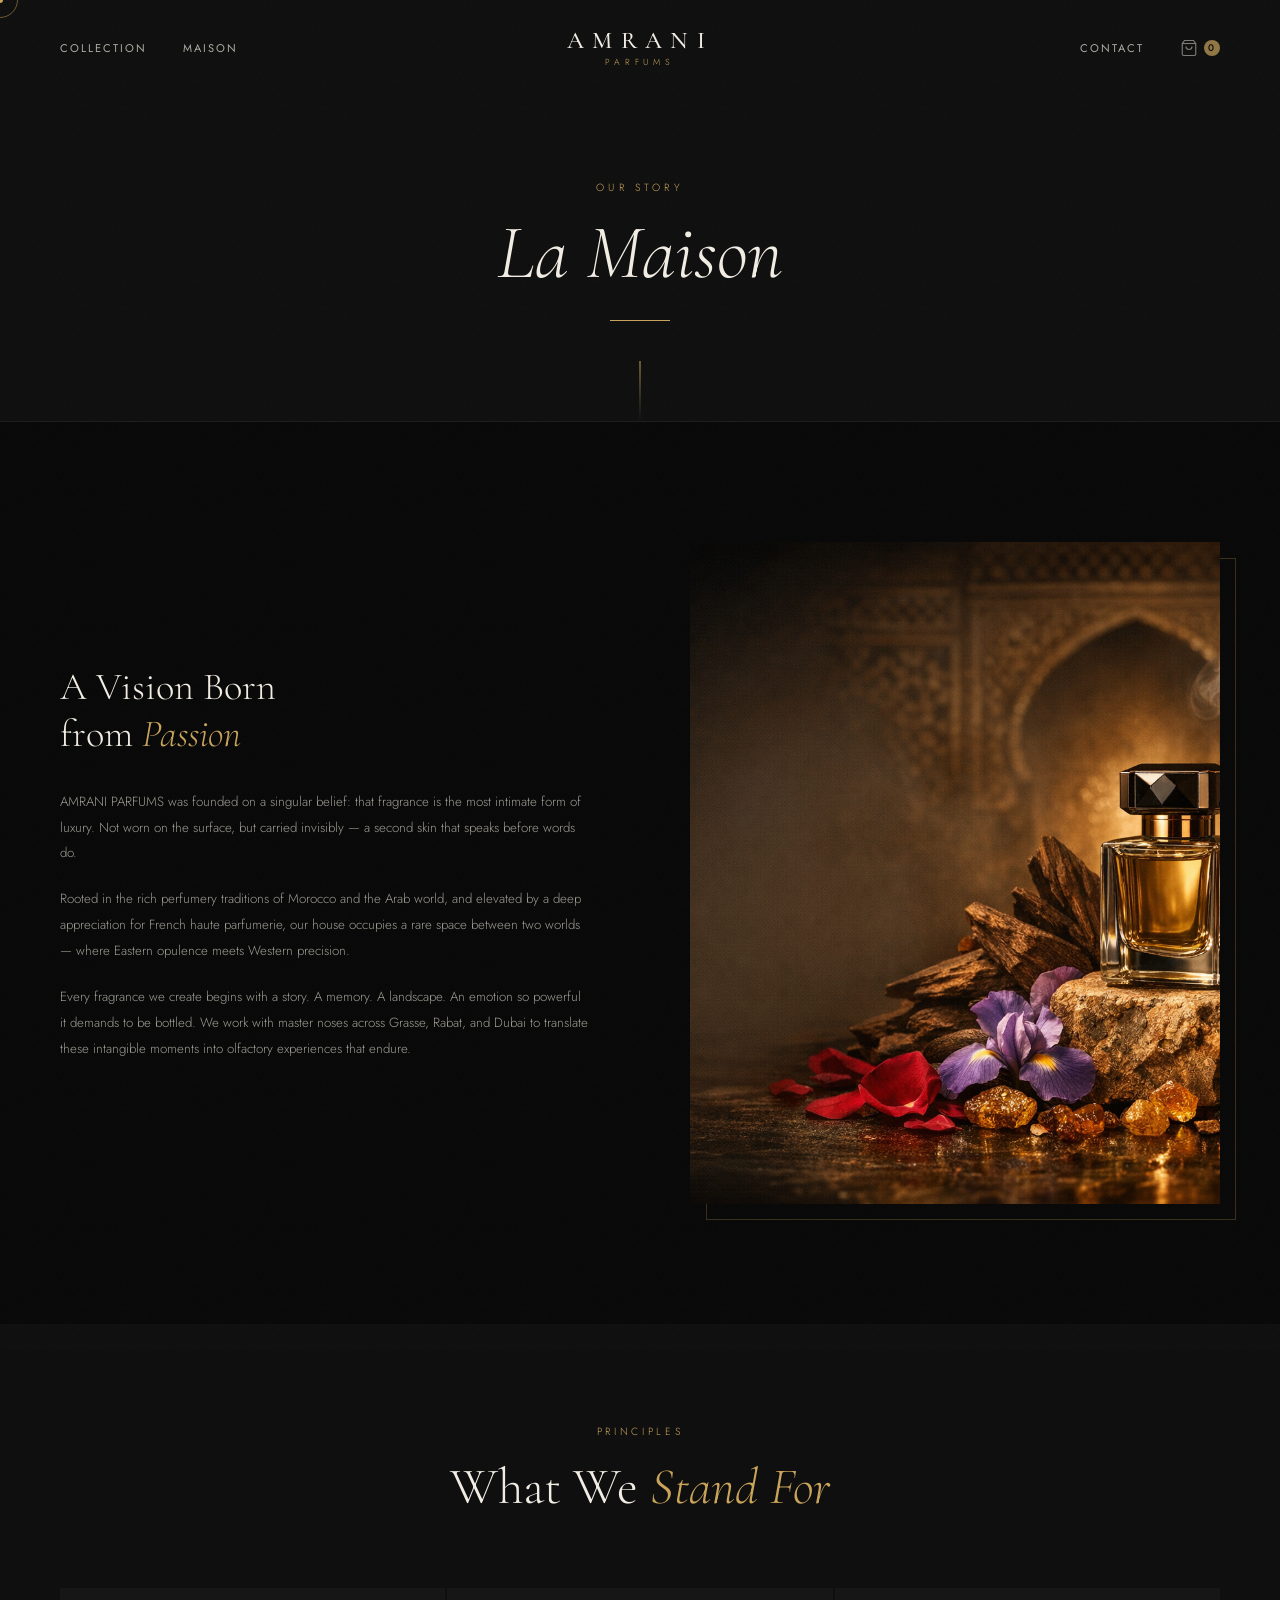
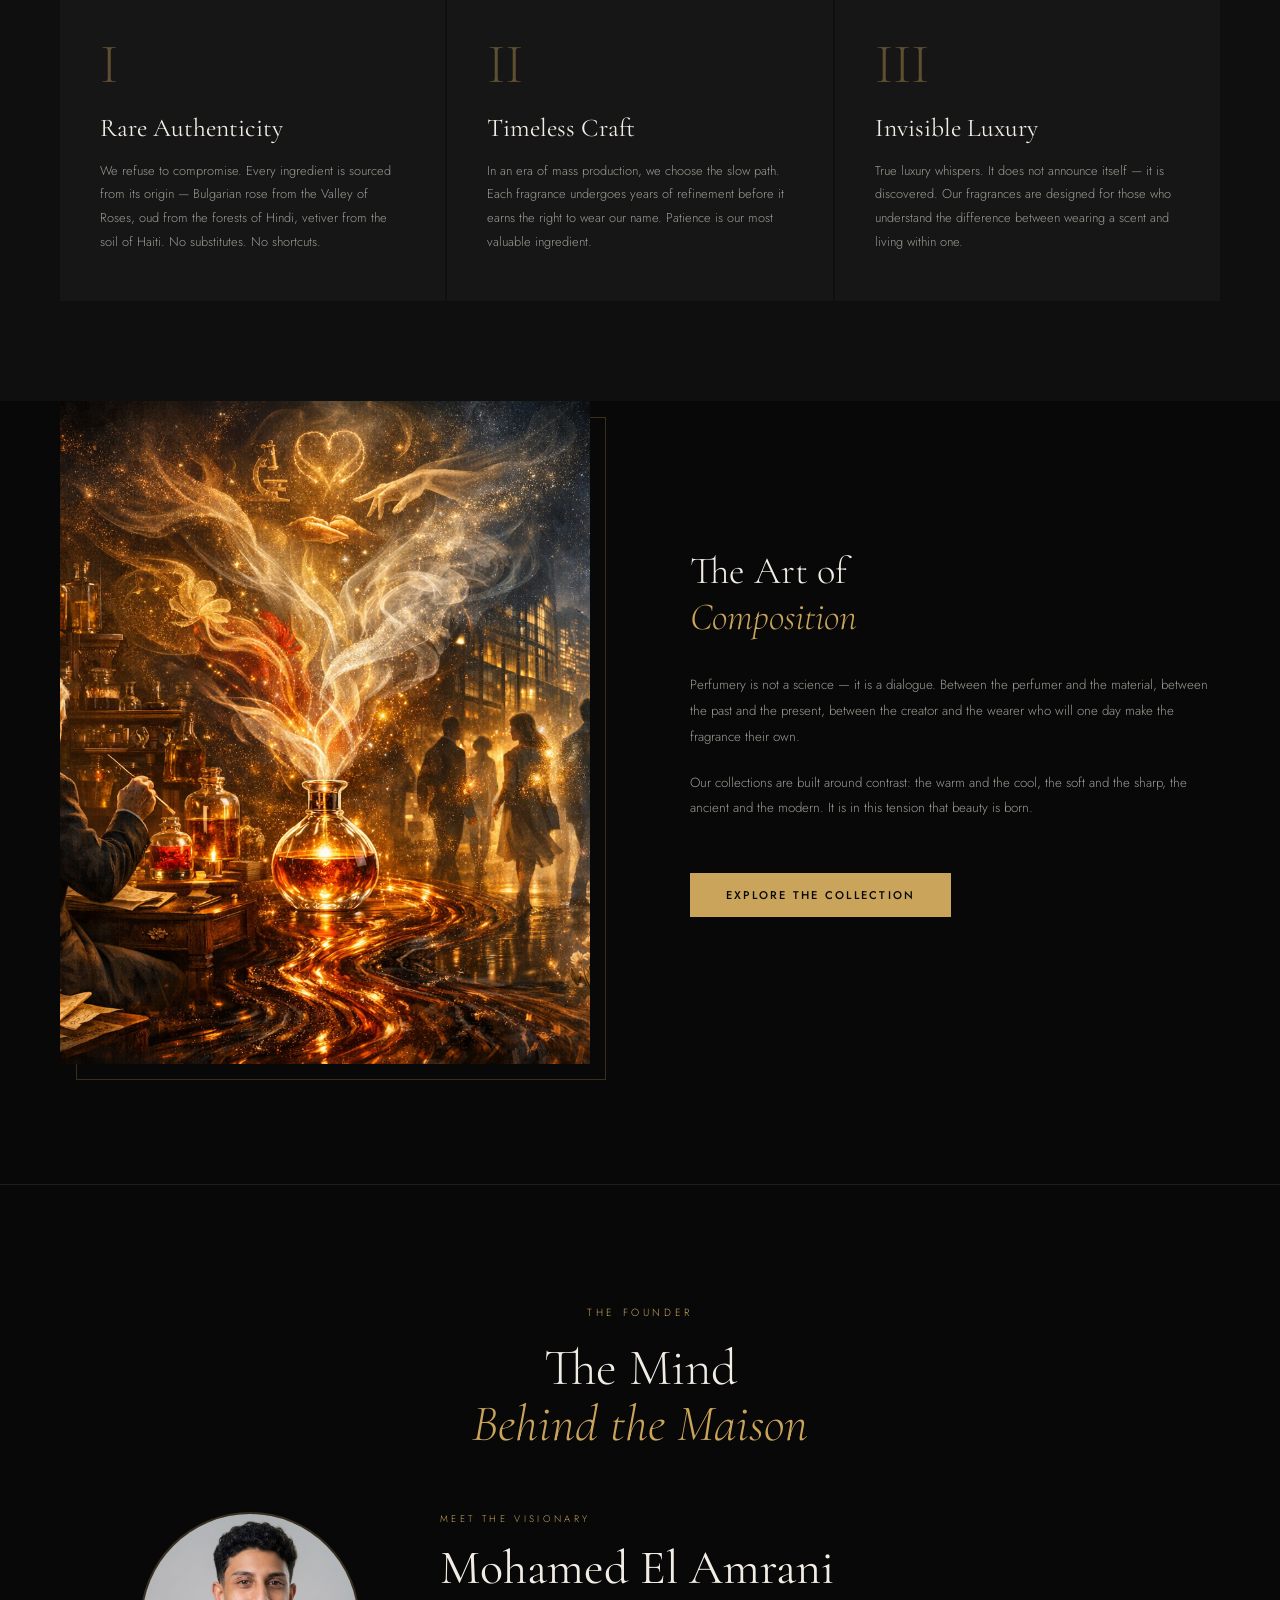
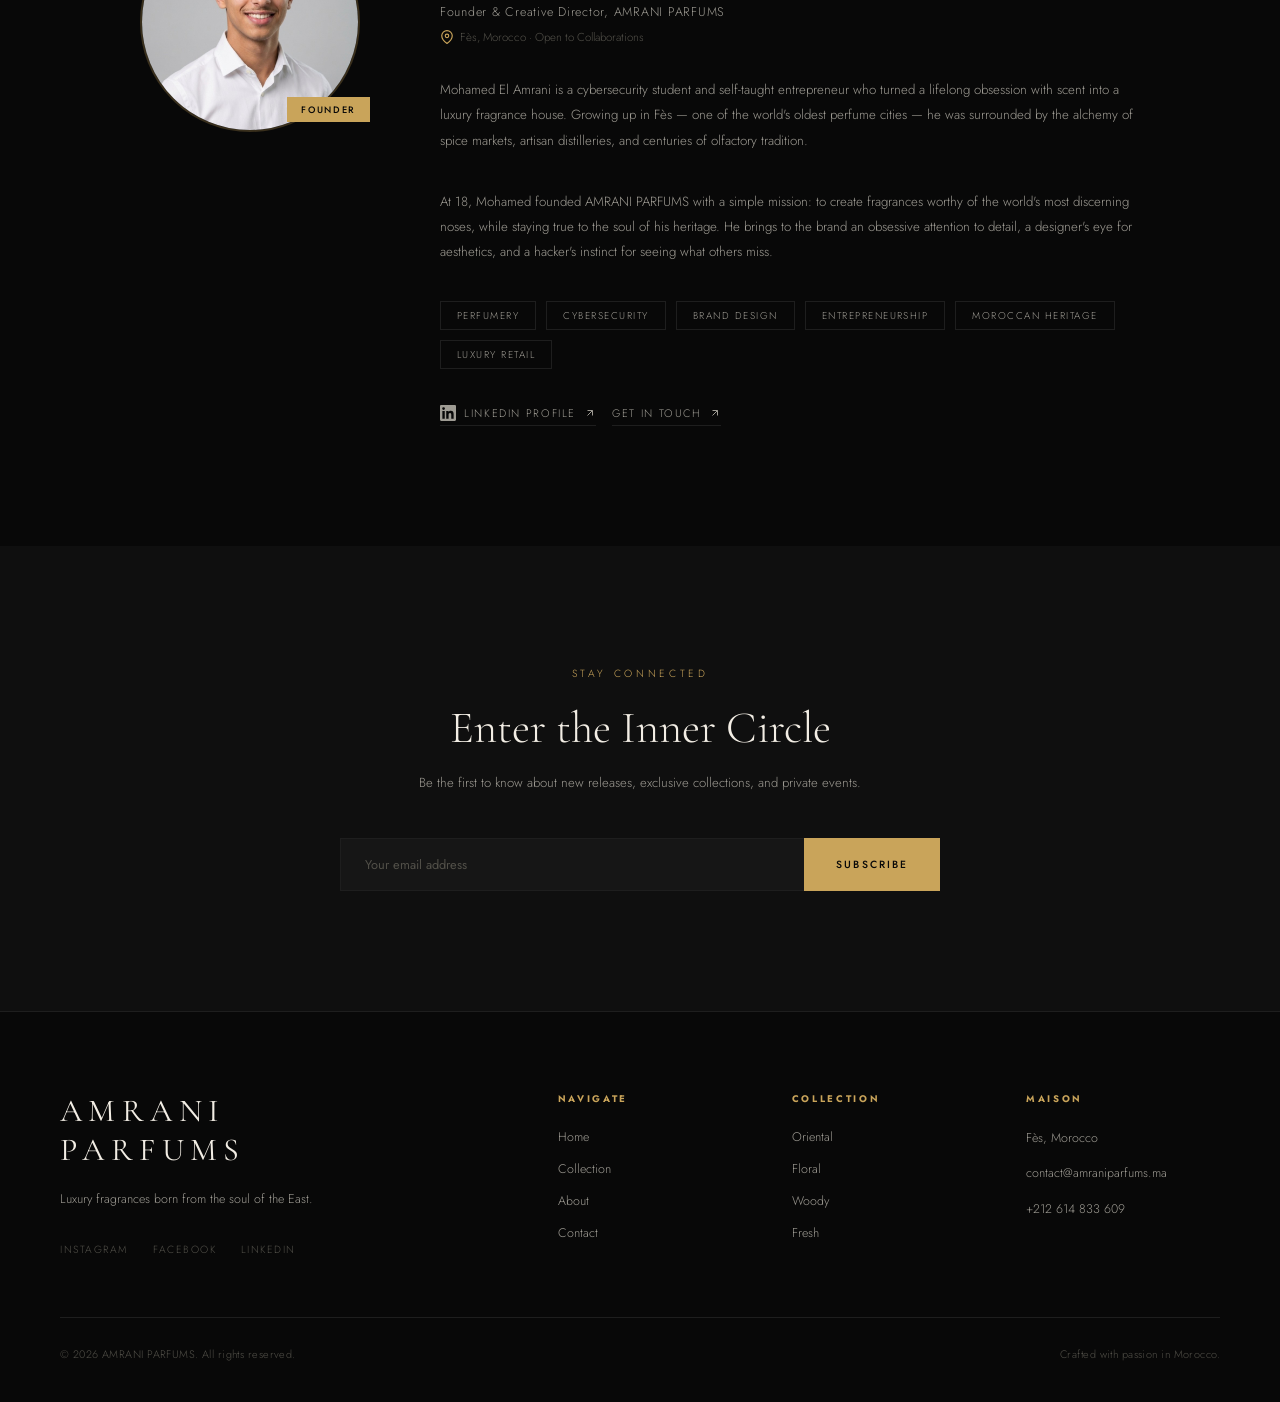
==== commit 082788e2: "correction icone plus claire" ====
--- a/about.html
+++ b/about.html
@@ -2,8 +2,7 @@
 <html lang="en">
 <head>
 <meta charset="UTF-8">
-<link rel="icon" type="image/png" sizes="32x32" href="images/favicon-32.png">
-<link rel="icon" type="image/png" sizes="64x64" href="images/favicon.png">
+<link rel="icon" type="image/png" href="images/favicon-32.png">
 <link rel="apple-touch-icon" href="images/favicon-180.png">
 <meta name="viewport" content="width=device-width, initial-scale=1.0">
 <title>Maison — AMRANI PARFUMS</title>
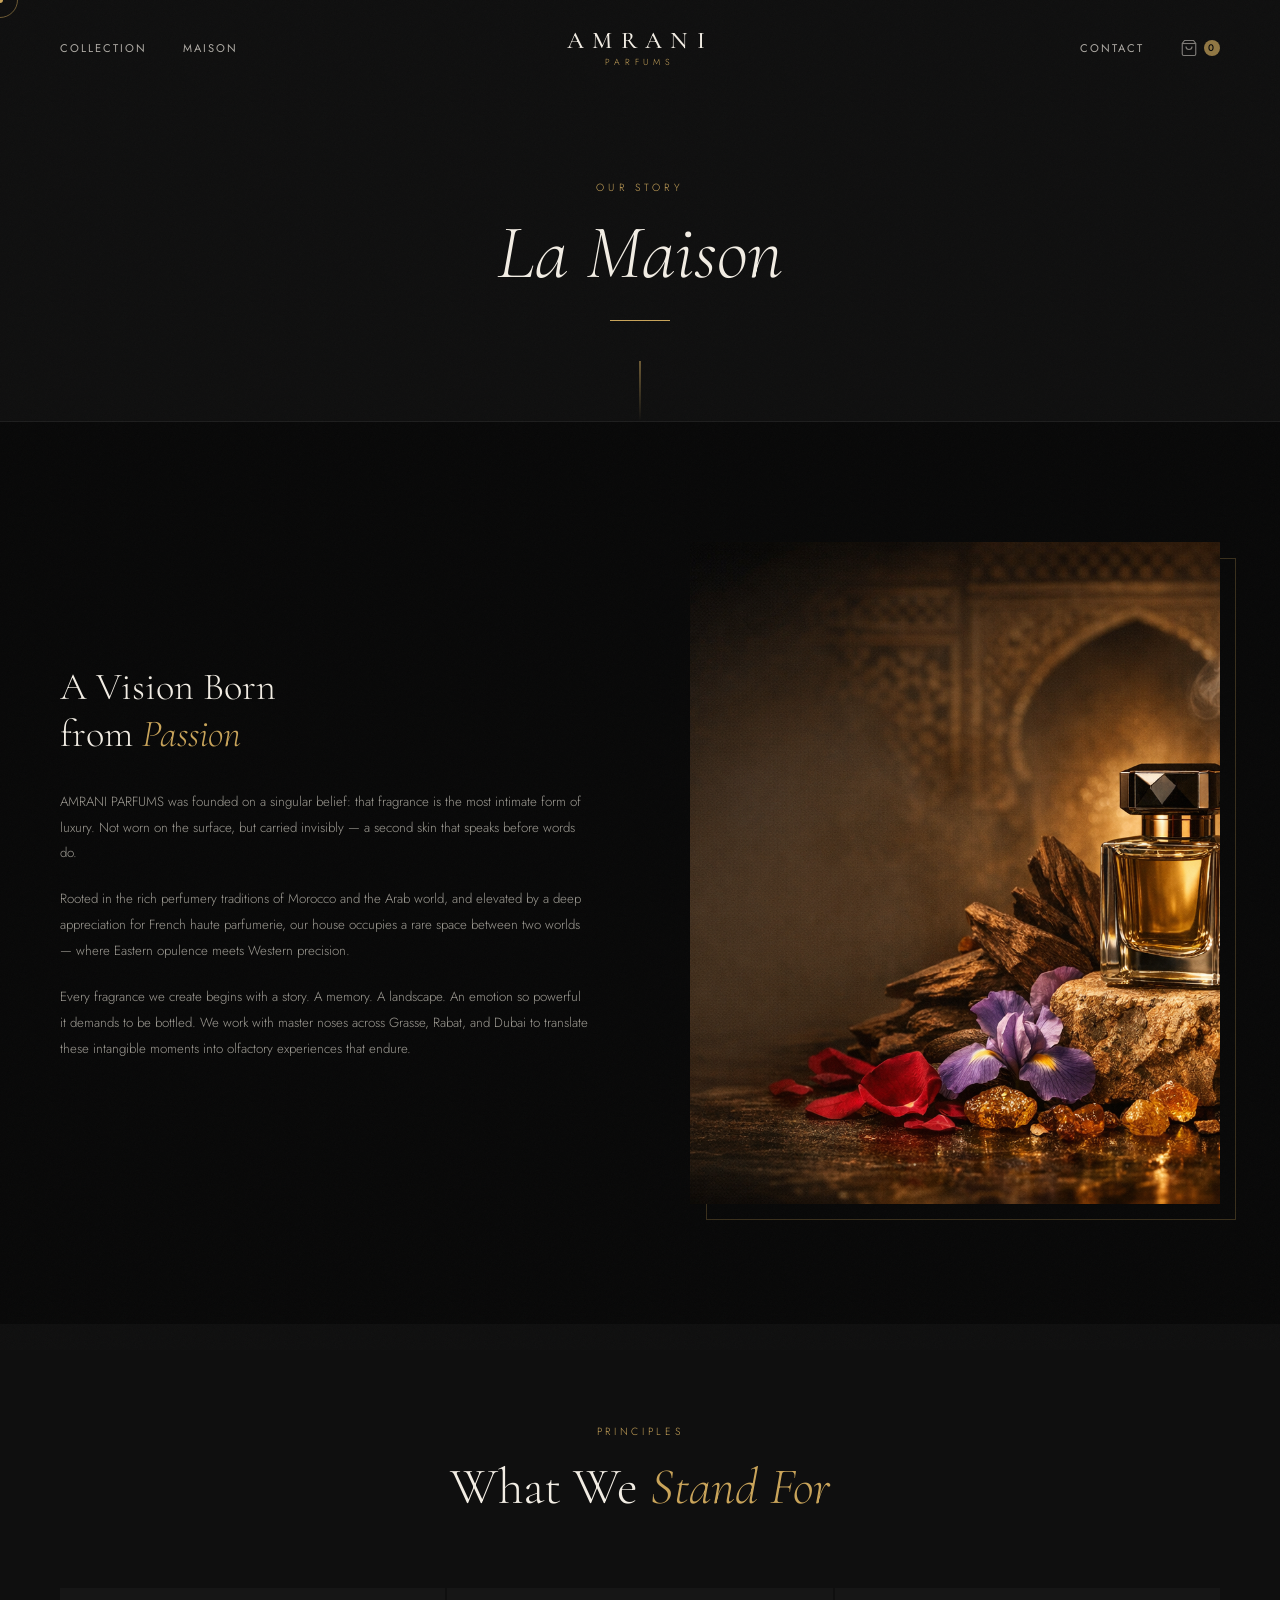
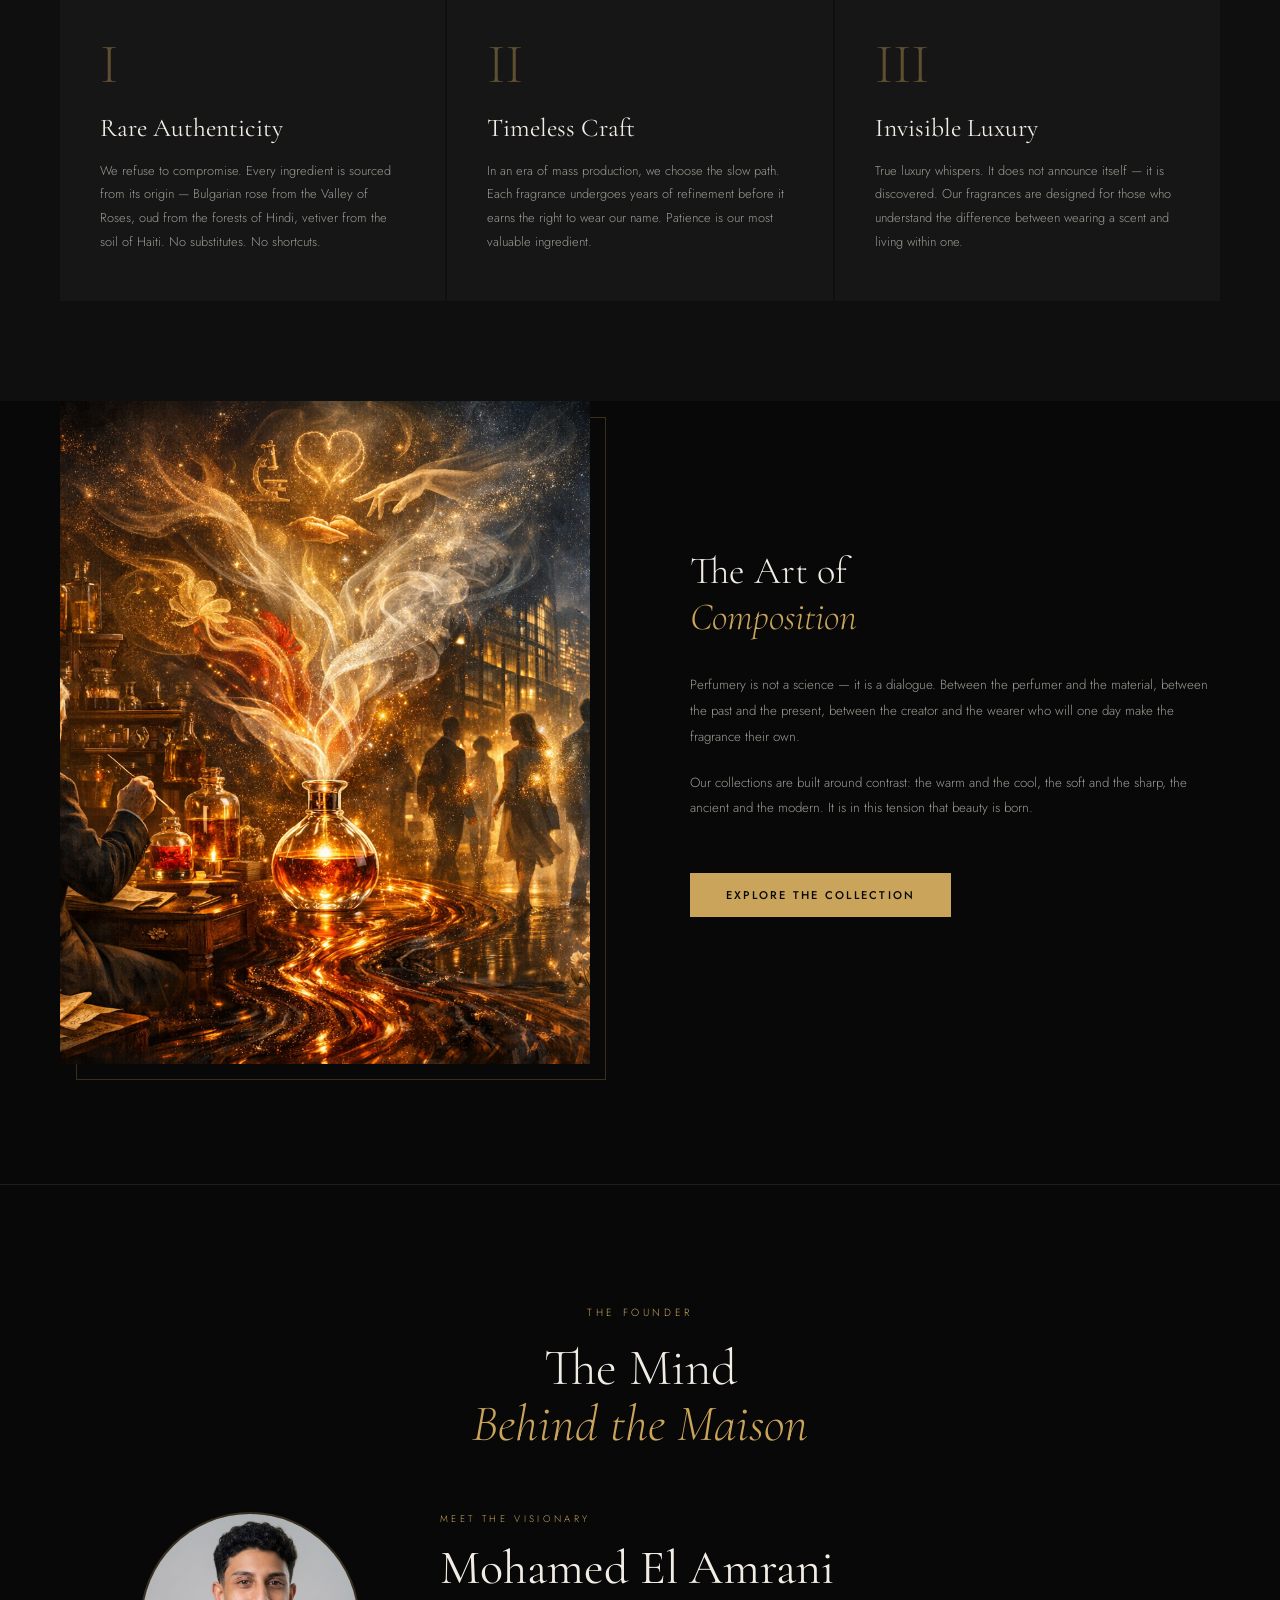
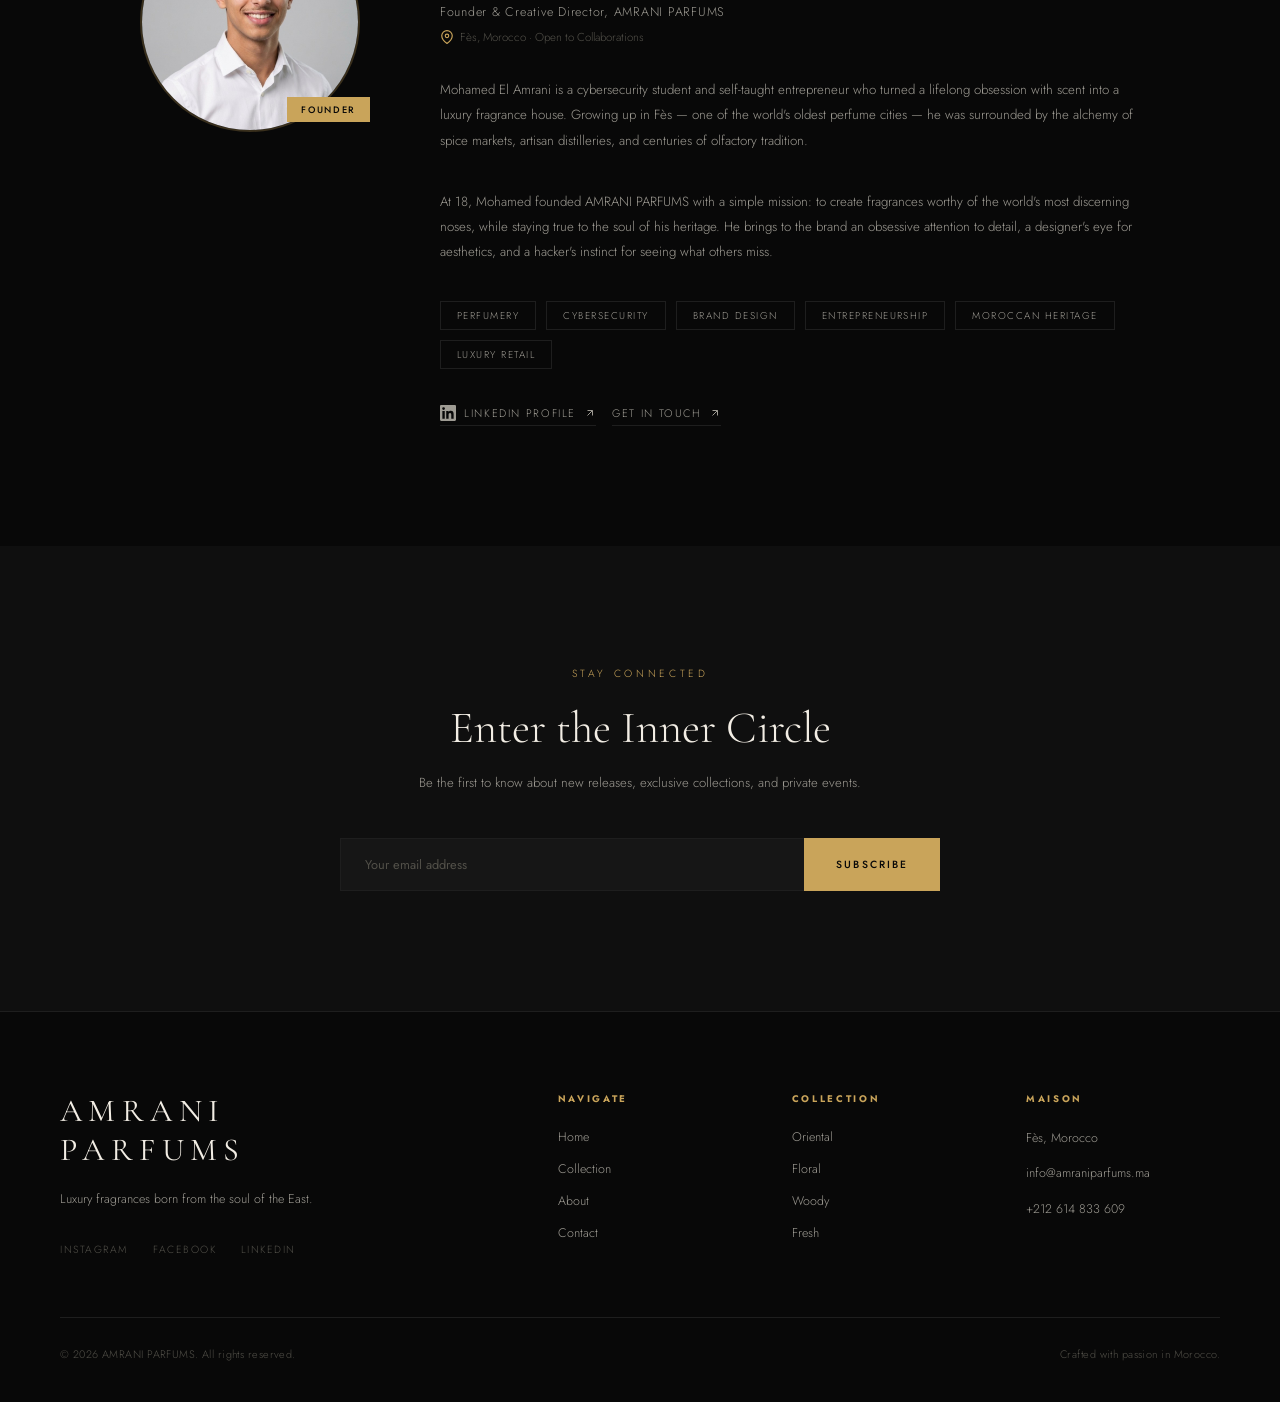
==== commit 5bd9d11d: "f" ====
--- a/about.html
+++ b/about.html
@@ -188,7 +188,7 @@
       <div class="footer-col">
         <h4 class="footer-col-title">Maison</h4>
         <p class="footer-info">Fès, Morocco</p>
-        <p class="footer-info">contact@amraniparfums.ma</p>
+        <p class="footer-info">info@amraniparfums.ma</p>
         <p class="footer-info">+212 614 833 609</p>
       </div>
     </div>
--- a/style.css
+++ b/style.css
@@ -160,11 +160,14 @@
 }
 .marquee-track{
   display:flex;gap:48px;align-items:center;white-space:nowrap;
-  animation:marquee 25s linear infinite;
+  animation:marquee 8s linear infinite;
 }
 .marquee-track span{font-size:0.65rem;font-weight:400;letter-spacing:0.25em;text-transform:uppercase;color:var(--ink)}
 .marquee-sep{font-size:0.5rem;color:var(--ink);opacity:0.5}
 @keyframes marquee{0%{transform:translateX(0)}100%{transform:translateX(-50%)}}
+@media(max-width:768px){
+  .marquee-track{animation-duration:8s}
+}
 
 /* SECTIONS */
 .section{padding:120px 60px}
@@ -330,7 +333,7 @@
 .filter-btn.active,.filter-btn:hover{color:var(--gold);border-color:var(--gold-border);background:var(--gold-dim)}
 .collection-grid{display:grid;grid-template-columns:repeat(3,1fr);gap:2px;max-width:1400px;margin:0 auto}
 .collection-grid .product-card{transition:opacity 0.4s,transform 0.4s var(--ease-out)}
-.collection-grid .product-card.hidden{opacity:0;pointer-events:none;transform:scale(0.95)}
+.collection-grid .product-card.hidden{display:none}
 
 /* ABOUT PAGE */
 .about-story{background:var(--ink);padding:120px 60px}
@@ -497,7 +500,10 @@
 @media(max-width:768px){
   .nav{padding:20px 24px}
   .nav.scrolled{padding:14px 24px}
-  .nav-left,.nav-right{display:none}
+.nav-left{display:none}
+.nav-right{display:flex;justify-content:flex-end;flex:0}
+.nav-right .nav-link:not(.nav-cart){display:none}
+.nav-cart{display:flex !important;position:relative;right:auto;top:auto;transform:none}
   .nav-hamburger{display:flex}
   .section{padding:80px 24px}
   .story-stats{grid-template-columns:repeat(3,1fr)}
@@ -516,10 +522,13 @@
   .newsletter-input{border-right:1px solid var(--ink-4)}
   .hero-actions{flex-direction:column;gap:16px}
   .collection-section,.about-story,.values-section,.founder-section,.contact-section,.product-detail{padding-left:24px;padding-right:24px}
+.marquee-strip{display:block}
+  .marquee-track{gap:28px}
+  .marquee-track span{font-size:0.55rem;letter-spacing:0.2em}
 }
 @media(max-width:480px){
   .products-grid,.collection-grid,.related-grid{grid-template-columns:1fr}
   .size-options{flex-wrap:wrap}
   .qty-add-row{flex-wrap:wrap}
   .add-to-bag{width:100%}
-}
+}
